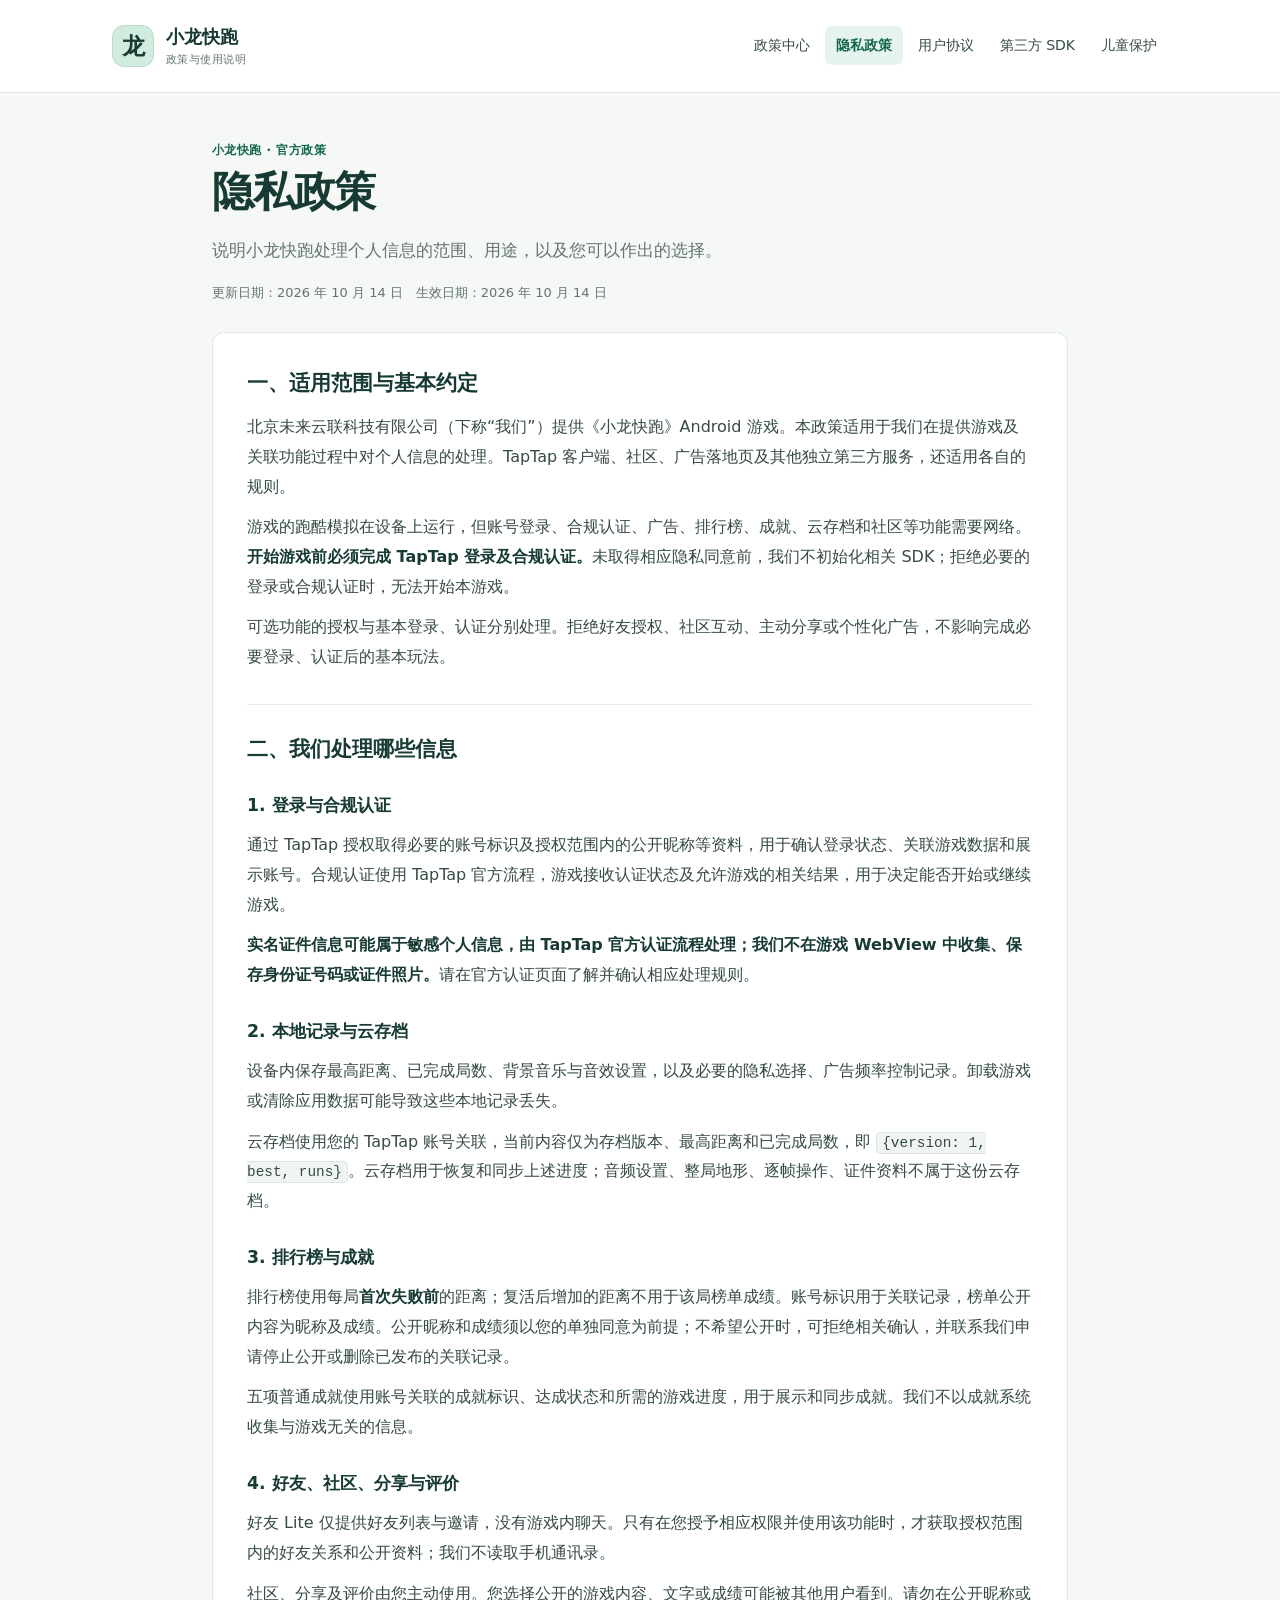
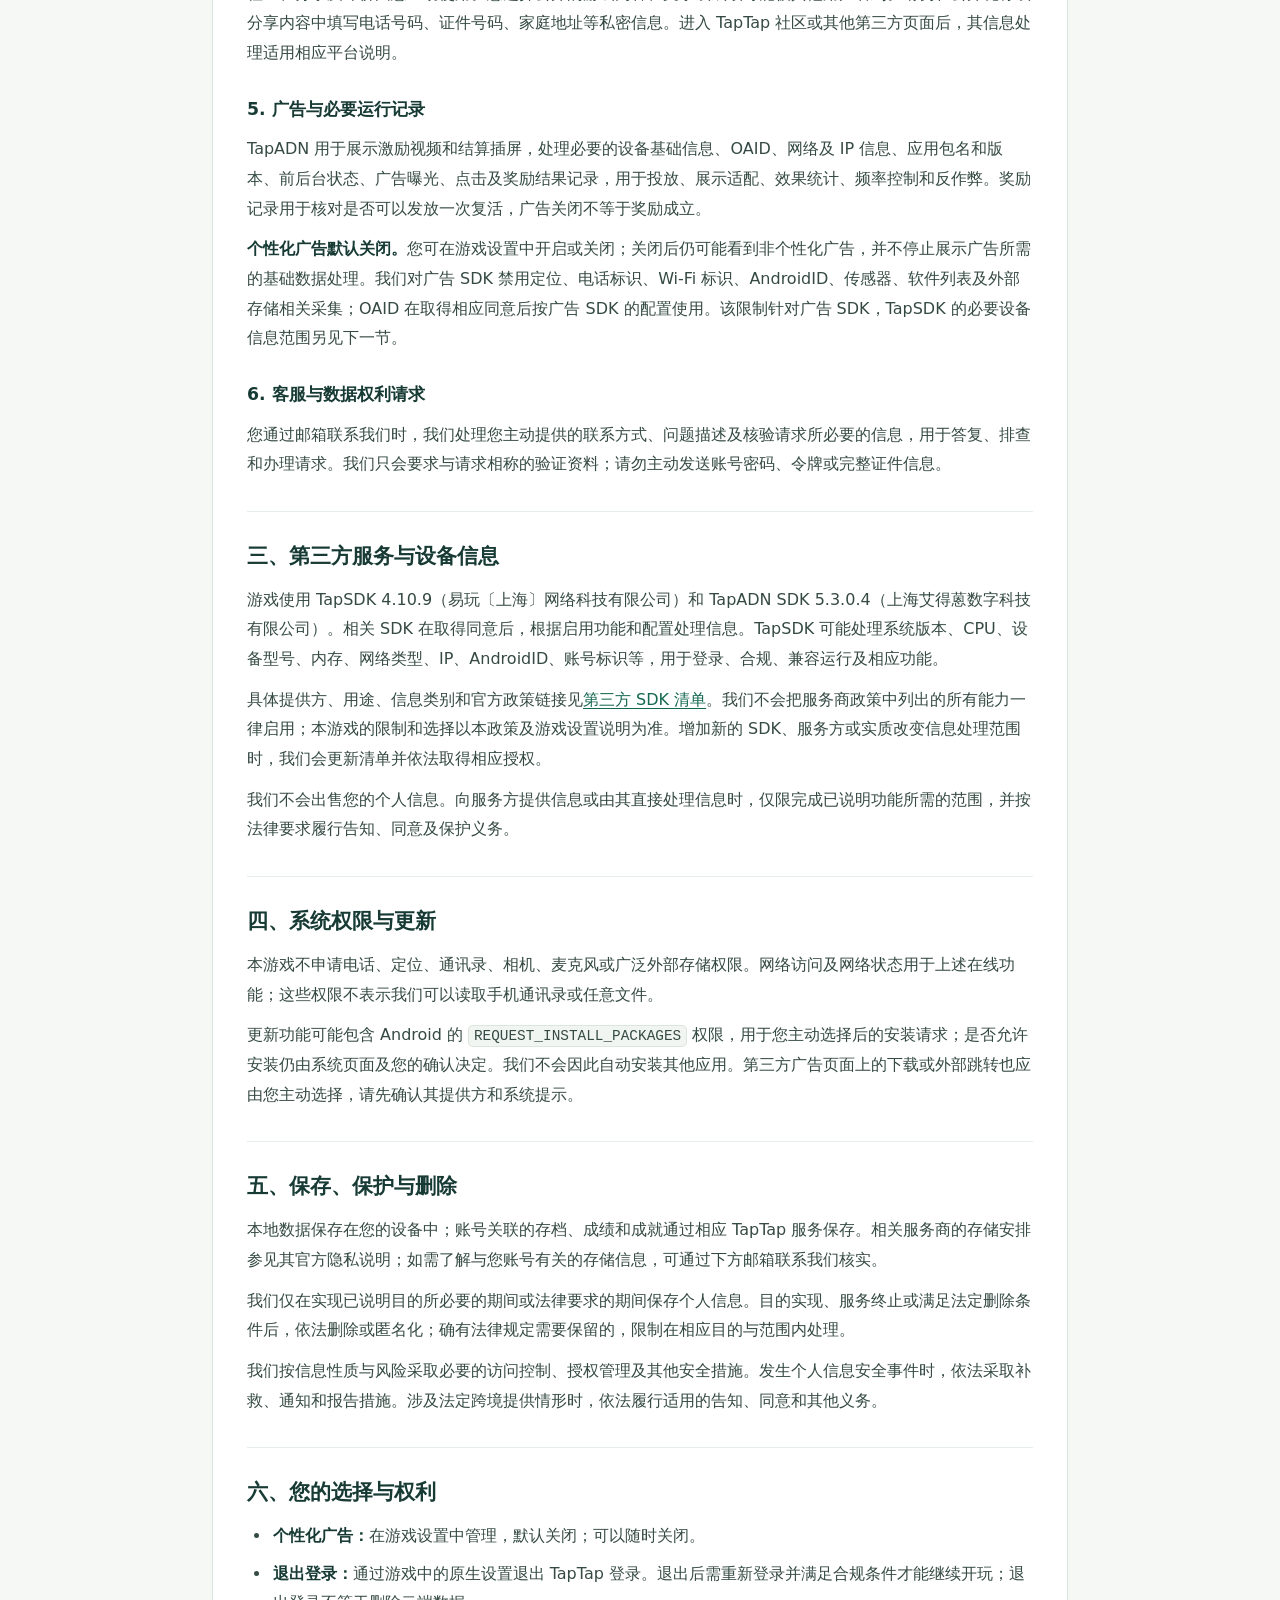
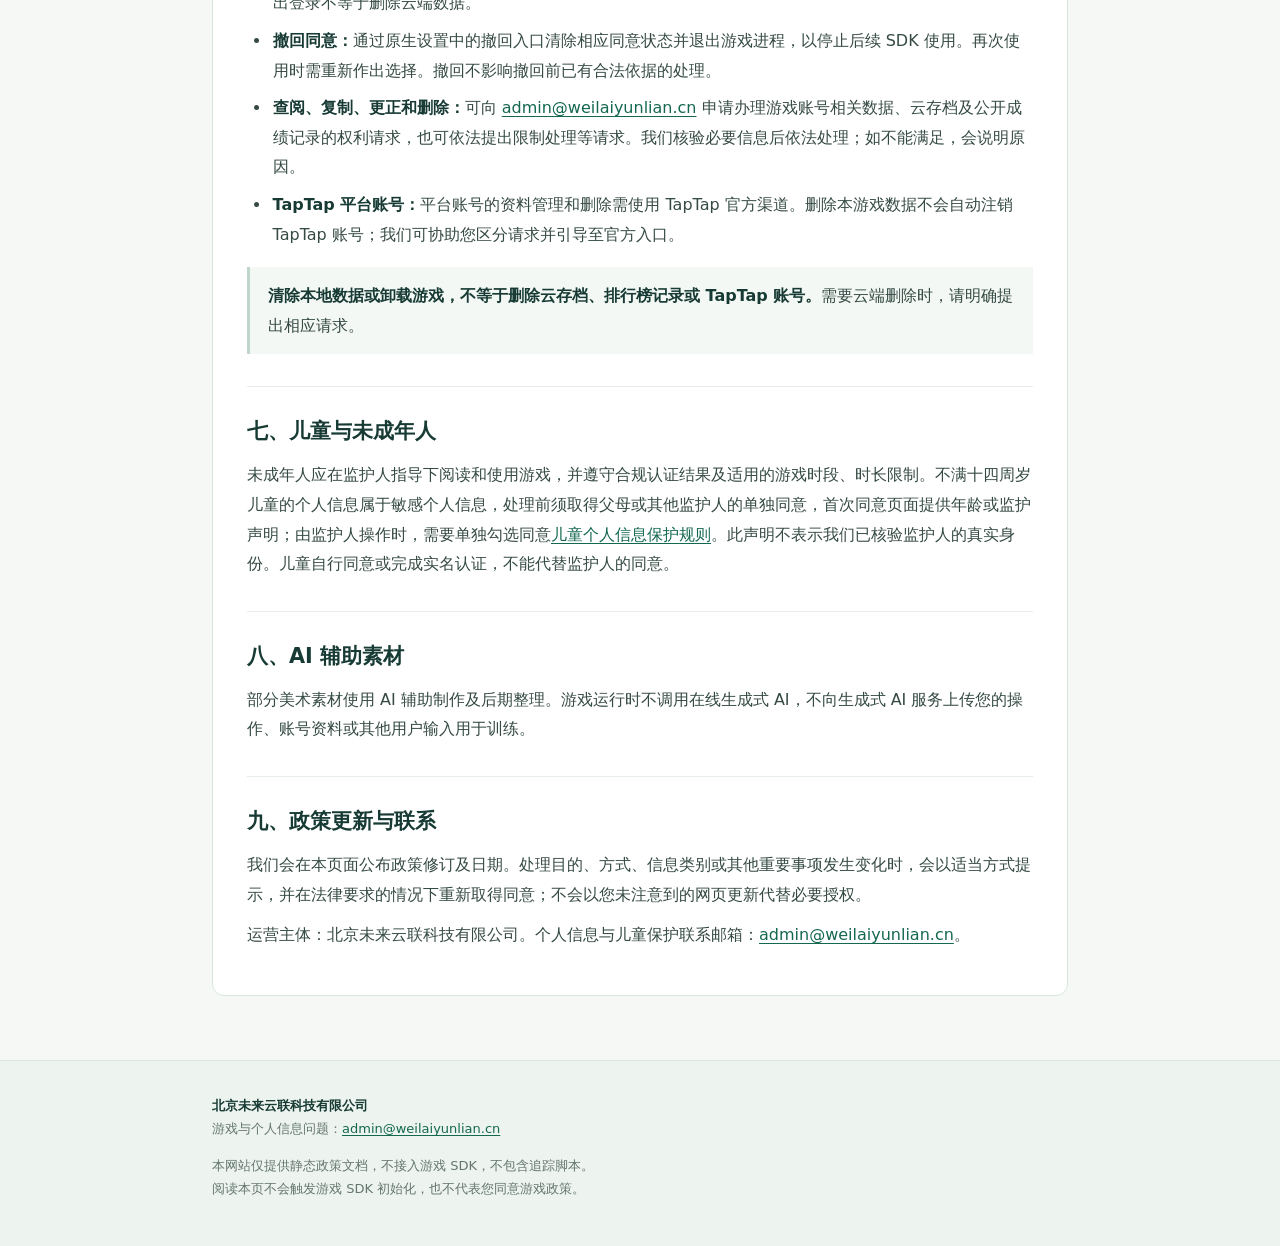
==== privacy.html @ 182447dd "发布小龙快跑公开政策文档 仅包含公开首页、隐私政策、用户协议、儿童规则、SDK 清单及样式六份静态文件。无游戏包、游戏源码、凭据或统计脚本。" ====
<!doctype html>
<html lang="zh-CN">
<head>
  <meta charset="utf-8">
  <meta name="viewport" content="width=device-width,initial-scale=1">
  <meta name="color-scheme" content="light">
  <meta name="description" content="说明小龙快跑处理个人信息的范围、用途，以及您可以作出的选择。">
  <title>隐私政策 · 小龙快跑</title>
  <link rel="stylesheet" href="style.css">
</head>
<body>
  <a class="skip-link" href="#content">跳到正文</a>
  <header class="site-header">
    <div class="header-inner">
      <a class="brand" href="index.html"><span class="brand-mark" aria-hidden="true">龙</span><span>小龙快跑<small>政策与使用说明</small></span></a>
      <nav aria-label="政策导航"><a href="index.html">政策中心</a><a href="privacy.html" aria-current="page">隐私政策</a><a href="terms.html">用户协议</a><a href="sdk.html">第三方 SDK</a><a href="children.html">儿童保护</a></nav>
    </div>
  </header>
  <main id="content" class="container" tabindex="-1">
    <div class="page-heading"><p class="eyebrow">小龙快跑 · 官方政策</p><h1>隐私政策</h1><p class="page-description">说明小龙快跑处理个人信息的范围、用途，以及您可以作出的选择。</p><p class="document-meta">更新日期：2026 年 10 月 14 日　<span>生效日期：2026 年 10 月 14 日</span></p></div>
    
    <article class="paper">
      <section id="scope"><h2>一、适用范围与基本约定</h2><p>北京未来云联科技有限公司（下称“我们”）提供《小龙快跑》Android 游戏。本政策适用于我们在提供游戏及关联功能过程中对个人信息的处理。TapTap 客户端、社区、广告落地页及其他独立第三方服务，还适用各自的规则。</p><p>游戏的跑酷模拟在设备上运行，但账号登录、合规认证、广告、排行榜、成就、云存档和社区等功能需要网络。<strong>开始游戏前必须完成 TapTap 登录及合规认证。</strong>未取得相应隐私同意前，我们不初始化相关 SDK；拒绝必要的登录或合规认证时，无法开始本游戏。</p><p>可选功能的授权与基本登录、认证分别处理。拒绝好友授权、社区互动、主动分享或个性化广告，不影响完成必要登录、认证后的基本玩法。</p></section>
      <section id="data"><h2>二、我们处理哪些信息</h2>
        <div class="data-item"><h3>1. 登录与合规认证</h3><p>通过 TapTap 授权取得必要的账号标识及授权范围内的公开昵称等资料，用于确认登录状态、关联游戏数据和展示账号。合规认证使用 TapTap 官方流程，游戏接收认证状态及允许游戏的相关结果，用于决定能否开始或继续游戏。</p><p><strong>实名证件信息可能属于敏感个人信息，由 TapTap 官方认证流程处理；我们不在游戏 WebView 中收集、保存身份证号码或证件照片。</strong>请在官方认证页面了解并确认相应处理规则。</p></div>
        <div class="data-item"><h3>2. 本地记录与云存档</h3><p>设备内保存最高距离、已完成局数、背景音乐与音效设置，以及必要的隐私选择、广告频率控制记录。卸载游戏或清除应用数据可能导致这些本地记录丢失。</p><p>云存档使用您的 TapTap 账号关联，当前内容仅为存档版本、最高距离和已完成局数，即 <code>{version: 1, best, runs}</code>。云存档用于恢复和同步上述进度；音频设置、整局地形、逐帧操作、证件资料不属于这份云存档。</p></div>
        <div class="data-item"><h3>3. 排行榜与成就</h3><p>排行榜使用每局<strong>首次失败前</strong>的距离；复活后增加的距离不用于该局榜单成绩。账号标识用于关联记录，榜单公开内容为昵称及成绩。公开昵称和成绩须以您的单独同意为前提；不希望公开时，可拒绝相关确认，并联系我们申请停止公开或删除已发布的关联记录。</p><p>五项普通成就使用账号关联的成就标识、达成状态和所需的游戏进度，用于展示和同步成就。我们不以成就系统收集与游戏无关的信息。</p></div>
        <div class="data-item"><h3>4. 好友、社区、分享与评价</h3><p>好友 Lite 仅提供好友列表与邀请，没有游戏内聊天。只有在您授予相应权限并使用该功能时，才获取授权范围内的好友关系和公开资料；我们不读取手机通讯录。</p><p>社区、分享及评价由您主动使用。您选择公开的游戏内容、文字或成绩可能被其他用户看到。请勿在公开昵称或分享内容中填写电话号码、证件号码、家庭地址等私密信息。进入 TapTap 社区或其他第三方页面后，其信息处理适用相应平台说明。</p></div>
        <div class="data-item"><h3>5. 广告与必要运行记录</h3><p>TapADN 用于展示激励视频和结算插屏，处理必要的设备基础信息、OAID、网络及 IP 信息、应用包名和版本、前后台状态、广告曝光、点击及奖励结果记录，用于投放、展示适配、效果统计、频率控制和反作弊。奖励记录用于核对是否可以发放一次复活，广告关闭不等于奖励成立。</p><p><strong>个性化广告默认关闭。</strong>您可在游戏设置中开启或关闭；关闭后仍可能看到非个性化广告，并不停止展示广告所需的基础数据处理。我们对广告 SDK 禁用定位、电话标识、Wi-Fi 标识、AndroidID、传感器、软件列表及外部存储相关采集；OAID 在取得相应同意后按广告 SDK 的配置使用。该限制针对广告 SDK，TapSDK 的必要设备信息范围另见下一节。</p></div>
        <div class="data-item"><h3>6. 客服与数据权利请求</h3><p>您通过邮箱联系我们时，我们处理您主动提供的联系方式、问题描述及核验请求所必要的信息，用于答复、排查和办理请求。我们只会要求与请求相称的验证资料；请勿主动发送账号密码、令牌或完整证件信息。</p></div>
      </section>
      <section id="sdk"><h2>三、第三方服务与设备信息</h2><p>游戏使用 TapSDK 4.10.9（易玩〔上海〕网络科技有限公司）和 TapADN SDK 5.3.0.4（上海艾得蒽数字科技有限公司）。相关 SDK 在取得同意后，根据启用功能和配置处理信息。TapSDK 可能处理系统版本、CPU、设备型号、内存、网络类型、IP、AndroidID、账号标识等，用于登录、合规、兼容运行及相应功能。</p><p>具体提供方、用途、信息类别和官方政策链接见<a href="sdk.html">第三方 SDK 清单</a>。我们不会把服务商政策中列出的所有能力一律启用；本游戏的限制和选择以本政策及游戏设置说明为准。增加新的 SDK、服务方或实质改变信息处理范围时，我们会更新清单并依法取得相应授权。</p><p>我们不会出售您的个人信息。向服务方提供信息或由其直接处理信息时，仅限完成已说明功能所需的范围，并按法律要求履行告知、同意及保护义务。</p></section>
      <section id="permissions"><h2>四、系统权限与更新</h2><p>本游戏不申请电话、定位、通讯录、相机、麦克风或广泛外部存储权限。网络访问及网络状态用于上述在线功能；这些权限不表示我们可以读取手机通讯录或任意文件。</p><p>更新功能可能包含 Android 的 <code>REQUEST_INSTALL_PACKAGES</code> 权限，用于您主动选择后的安装请求；是否允许安装仍由系统页面及您的确认决定。我们不会因此自动安装其他应用。第三方广告页面上的下载或外部跳转也应由您主动选择，请先确认其提供方和系统提示。</p></section>
      <section id="storage"><h2>五、保存、保护与删除</h2><p>本地数据保存在您的设备中；账号关联的存档、成绩和成就通过相应 TapTap 服务保存。相关服务商的存储安排参见其官方隐私说明；如需了解与您账号有关的存储信息，可通过下方邮箱联系我们核实。</p><p>我们仅在实现已说明目的所必要的期间或法律要求的期间保存个人信息。目的实现、服务终止或满足法定删除条件后，依法删除或匿名化；确有法律规定需要保留的，限制在相应目的与范围内处理。</p><p>我们按信息性质与风险采取必要的访问控制、授权管理及其他安全措施。发生个人信息安全事件时，依法采取补救、通知和报告措施。涉及法定跨境提供情形时，依法履行适用的告知、同意和其他义务。</p></section>
      <section id="choices"><h2>六、您的选择与权利</h2><ul>
        <li><strong>个性化广告：</strong>在游戏设置中管理，默认关闭；可以随时关闭。</li>
        <li><strong>退出登录：</strong>通过游戏中的原生设置退出 TapTap 登录。退出后需重新登录并满足合规条件才能继续开玩；退出登录不等于删除云端数据。</li>
        <li><strong>撤回同意：</strong>通过原生设置中的撤回入口清除相应同意状态并退出游戏进程，以停止后续 SDK 使用。再次使用时需重新作出选择。撤回不影响撤回前已有合法依据的处理。</li>
        <li><strong>查阅、复制、更正和删除：</strong>可向 <a href="mailto:admin@weilaiyunlian.cn">admin@weilaiyunlian.cn</a> 申请办理游戏账号相关数据、云存档及公开成绩记录的权利请求，也可依法提出限制处理等请求。我们核验必要信息后依法处理；如不能满足，会说明原因。</li>
        <li><strong>TapTap 平台账号：</strong>平台账号的资料管理和删除需使用 TapTap 官方渠道。删除本游戏数据不会自动注销 TapTap 账号；我们可协助您区分请求并引导至官方入口。</li>
      </ul><p class="inline-note"><strong>清除本地数据或卸载游戏，不等于删除云存档、排行榜记录或 TapTap 账号。</strong>需要云端删除时，请明确提出相应请求。</p></section>
      <section id="children"><h2>七、儿童与未成年人</h2><p>未成年人应在监护人指导下阅读和使用游戏，并遵守合规认证结果及适用的游戏时段、时长限制。不满十四周岁儿童的个人信息属于敏感个人信息，处理前须取得父母或其他监护人的单独同意，首次同意页面提供年龄或监护声明；由监护人操作时，需要单独勾选同意<a href="children.html">儿童个人信息保护规则</a>。此声明不表示我们已核验监护人的真实身份。儿童自行同意或完成实名认证，不能代替监护人的同意。</p></section>
      <section id="ai"><h2>八、AI 辅助素材</h2><p>部分美术素材使用 AI 辅助制作及后期整理。游戏运行时不调用在线生成式 AI，不向生成式 AI 服务上传您的操作、账号资料或其他用户输入用于训练。</p></section>
      <section id="updates"><h2>九、政策更新与联系</h2><p>我们会在本页面公布政策修订及日期。处理目的、方式、信息类别或其他重要事项发生变化时，会以适当方式提示，并在法律要求的情况下重新取得同意；不会以您未注意到的网页更新代替必要授权。</p><p>运营主体：北京未来云联科技有限公司。个人信息与儿童保护联系邮箱：<a href="mailto:admin@weilaiyunlian.cn">admin@weilaiyunlian.cn</a>。</p></section>
    </article>

  </main>
  <footer class="site-footer"><div class="footer-inner"><p><strong>北京未来云联科技有限公司</strong><br>游戏与个人信息问题：<a href="mailto:admin@weilaiyunlian.cn">admin@weilaiyunlian.cn</a></p><p>本网站仅提供静态政策文档，不接入游戏 SDK，不包含追踪脚本。<br>阅读本页不会触发游戏 SDK 初始化，也不代表您同意游戏政策。</p></div></footer>
</body>
</html>
---- style.css ----
* { box-sizing: border-box; }
:root {
  color-scheme: light;
  --ink: #173b34;
  --body: #354a44;
  --muted: #64766f;
  --accent: #146850;
  --accent-soft: #e7f4ed;
  --border: #dae6df;
  --paper: #ffffff;
  --background: #f5f8f5;
}
html { scroll-behavior: smooth; scroll-padding-top: 24px; }
body { margin: 0; background: var(--background); color: var(--body); font-family: system-ui, -apple-system, BlinkMacSystemFont, "PingFang SC", "Microsoft YaHei", sans-serif; font-size: 16px; line-height: 1.85; overflow-wrap: anywhere; }
a { color: var(--accent); text-underline-offset: .18em; }
a:hover { text-decoration-thickness: 2px; }
a:focus-visible, [tabindex]:focus-visible { outline: 3px solid #d29739; outline-offset: 4px; border-radius: 3px; }
h1, h2, h3, strong { color: var(--ink); }
h1 { margin: .25rem 0 1rem; font-size: clamp(1.8rem, 4vw, 2.6rem); letter-spacing: -.03em; line-height: 1.3; }
h2 { margin: 0 0 .8rem; font-size: 1.3rem; line-height: 1.55; }
h3 { margin: 0 0 .45rem; font-size: 1.08rem; line-height: 1.6; }
p { margin: .7rem 0; }
ul { padding-left: 1.5rem; margin: .65rem 0 0; }
li { margin: .5rem 0; padding-left: .1rem; }
code { border: 1px solid var(--border); border-radius: 5px; padding: .12rem .3rem; background: #f1f5f2; font-size: .9em; word-break: break-word; }
.skip-link { position: absolute; top: 8px; left: 16px; z-index: 5; transform: translateY(-150%); background: white; padding: 8px 16px; border: 1px solid var(--accent); }
.skip-link:focus { transform: translateY(0); }
.site-header { background: var(--paper); border-bottom: 1px solid var(--border); }
.header-inner { max-width: 1120px; margin: 0 auto; padding: 24px 32px; display: flex; align-items: center; justify-content: space-between; gap: 24px; }
.brand { display: flex; align-items: center; gap: 12px; flex-shrink: 0; text-decoration: none; color: var(--ink); font-size: 18px; font-weight: 750; line-height: 1.4; }
.brand small { display: block; color: var(--muted); font-size: 11px; font-weight: 500; letter-spacing: .04em; margin-top: 3px; }
.brand-mark { display: grid; place-items: center; width: 42px; height: 42px; background: #d1ebde; border: 1px solid #b9dacb; border-radius: 12px; font-size: 23px; }
nav { display: flex; flex-wrap: wrap; align-items: center; justify-content: flex-end; gap: 4px; font-size: 14px; line-height: 1.5; }
nav a { padding: 9px 11px; text-decoration: none; border-radius: 7px; color: var(--body); }
nav a:hover { background: #f0f6f2; }
nav a[aria-current="page"] { background: var(--accent-soft); color: var(--accent); font-weight: 700; }
.container { max-width: 920px; margin: 0 auto; padding: 46px 32px 64px; }
.page-heading { margin-bottom: 28px; }
.eyebrow, .card-label { margin: 0; color: var(--accent); letter-spacing: .04em; font-size: 12px; font-weight: 700; }
.page-description { color: var(--muted); font-size: 17px; }
.document-meta { margin-top: 16px; color: var(--muted); font-size: 13px; line-height: 1.7; }
.notice { border: 1px solid #c5ded0; border-left: 4px solid #387f63; background: #edf6ef; padding: 24px 26px; border-radius: 10px; margin-bottom: 26px; }
.notice h2 { font-size: 1.15rem; }
.notice p:last-child { margin-bottom: 0; }
.paper { background: var(--paper); border: 1px solid var(--border); border-radius: 12px; padding: 34px; margin-top: 26px; }
.paper section + section { margin-top: 32px; padding-top: 28px; border-top: 1px solid #e7eee9; }
.paper section:first-child p:last-child { margin-bottom: 0; }
.data-item { padding-top: 14px; }
.data-item + .data-item { margin-top: 14px; }
.inline-note { border-left: 3px solid #c0d6ca; background: #f4f8f4; padding: 14px 18px; margin-top: 18px; }
.document-grid { display: grid; grid-template-columns: repeat(2, minmax(0,1fr)); gap: 18px; margin: 28px 0; }
.document-card { display: flex; flex-direction: column; background: white; border: 1px solid var(--border); border-radius: 12px; padding: 26px; text-decoration: none; color: var(--body); transition: border-color .15s ease, background .15s ease; }
.document-card:hover { border-color: #83b29c; background: #fcfefd; }
.document-card h2 { margin: 11px 0 4px; }
.document-card p { margin: 7px 0 18px; color: var(--muted); font-size: 15px; line-height: 1.75; }
.card-action { color: var(--accent); font-size: 14px; font-weight: 700; margin-top: auto; }
.card-action span { margin-left: 4px; }
.sdk-card h2 { margin-top: 8px; font-size: 1.65rem; }
.detail-list { margin: 18px 0 0; }
.detail-list div { display: grid; grid-template-columns: 112px minmax(0,1fr); gap: 18px; padding: 14px 0; border-top: 1px solid #e7eee9; }
dt { color: var(--ink); font-weight: 700; }
dd { margin: 0; }
.external-label { font-size: 13px; }
.sources { font-size: 14px; }
.sources h2 { font-size: 1.05rem; }
.site-footer { border-top: 1px solid var(--border); background: #edf3ee; }
.footer-inner { max-width: 920px; margin: 0 auto; padding: 26px 32px 32px; color: var(--muted); font-size: 13px; line-height: 1.8; }
.footer-inner p { margin: 7px 0 13px; }
@media (max-width: 760px) {
  .header-inner { padding: 18px 20px 14px; flex-direction: column; align-items: flex-start; gap: 16px; }
  nav { width: 100%; justify-content: flex-start; gap: 3px; font-size: 13px; }
  nav a { padding: 8px 9px; }
  .container { padding: 30px 20px 44px; }
  .paper { padding: 25px 22px; }
  .notice { padding: 20px; }
  .document-meta span { display: block; }
  .detail-list div { grid-template-columns: 1fr; gap: 3px; }
  .footer-inner { padding: 24px 20px; }
}
@media (max-width: 520px) {
  body { font-size: 15px; }
  .document-grid { grid-template-columns: 1fr; gap: 14px; }
  .document-card { padding: 23px; }
  .paper { padding: 24px 19px; }
  h2 { font-size: 1.2rem; }
  h3 { font-size: 1.03rem; }
}
@media (prefers-reduced-motion: reduce) { html { scroll-behavior: auto; } .document-card { transition: none; } }
@media print {
  body { background: white; color: black; font-size: 11pt; }
  .site-header, .skip-link { display: none; }
  .container { max-width: none; padding: 0; }
  .paper, .notice { border: 0; padding: 0; }
  .document-card { break-inside: avoid; }
  .site-footer { background: white; }
  h2, h3 { break-after: avoid; }
}
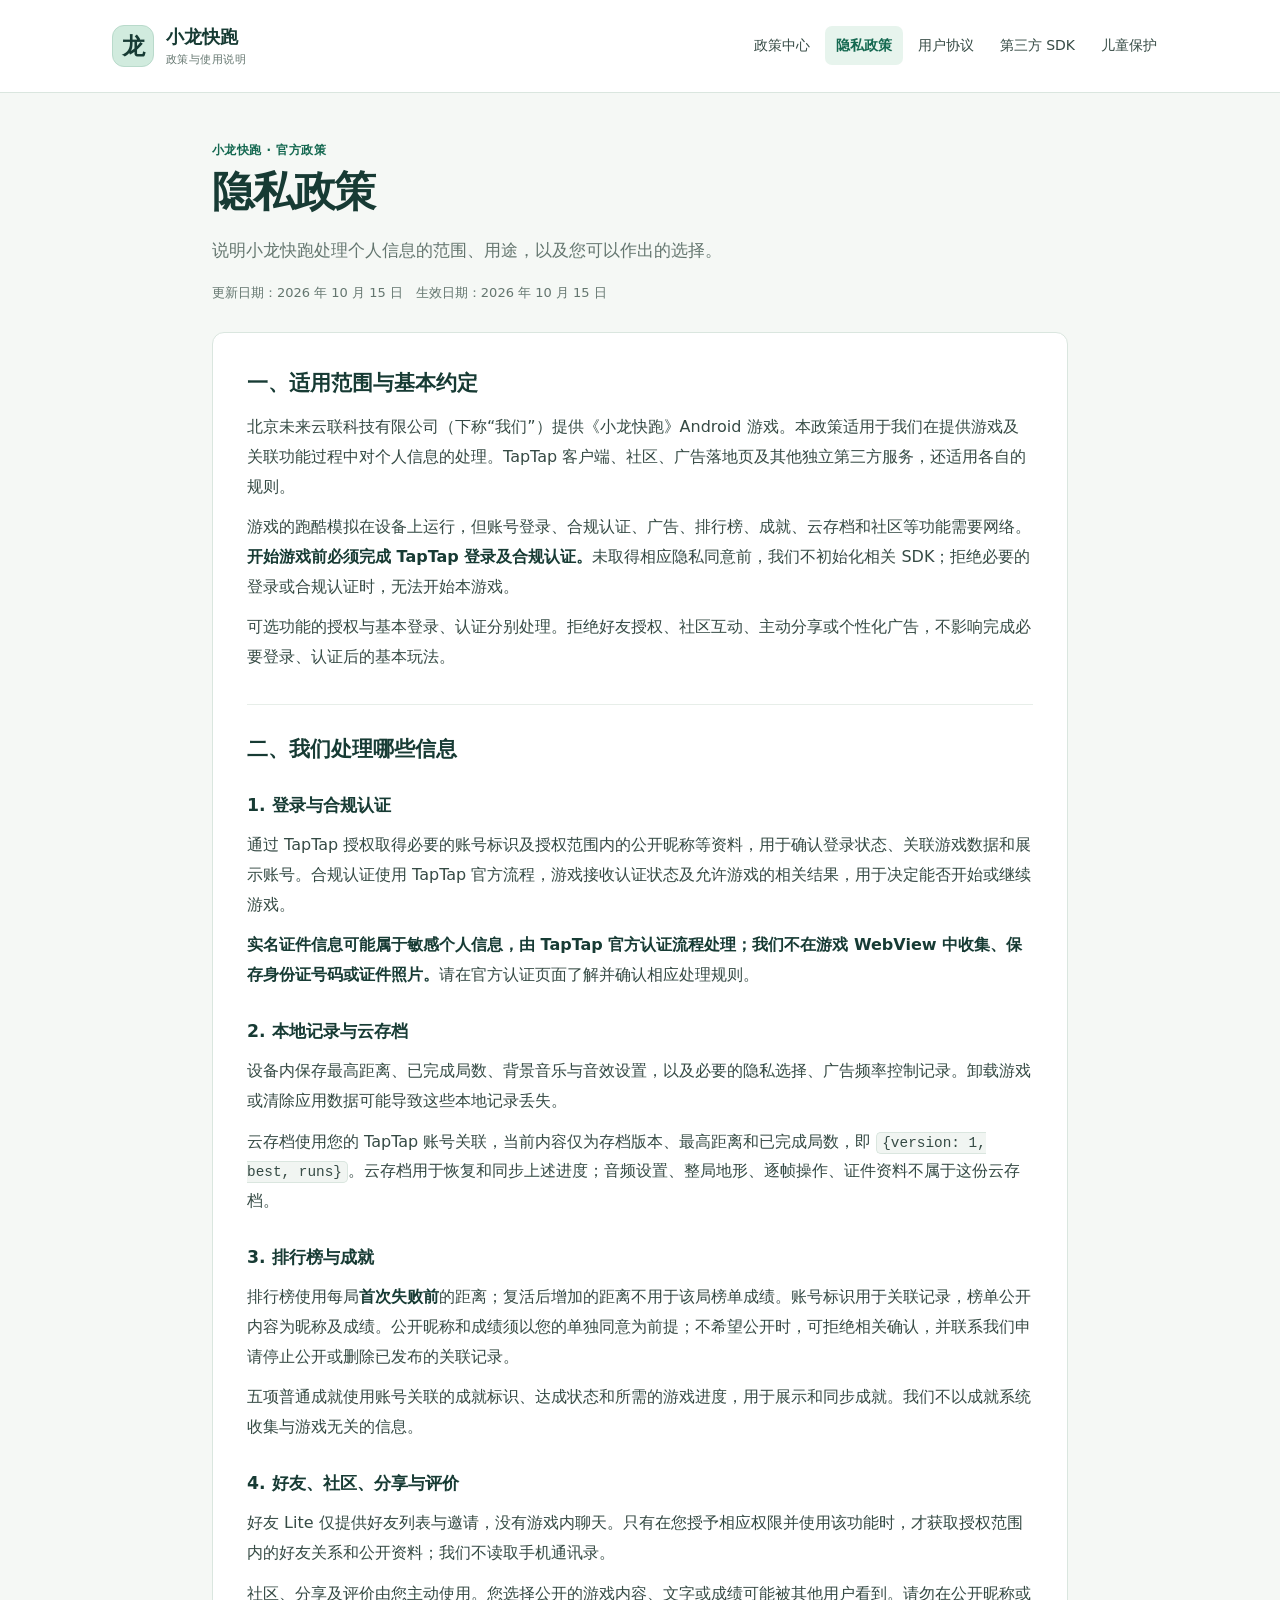
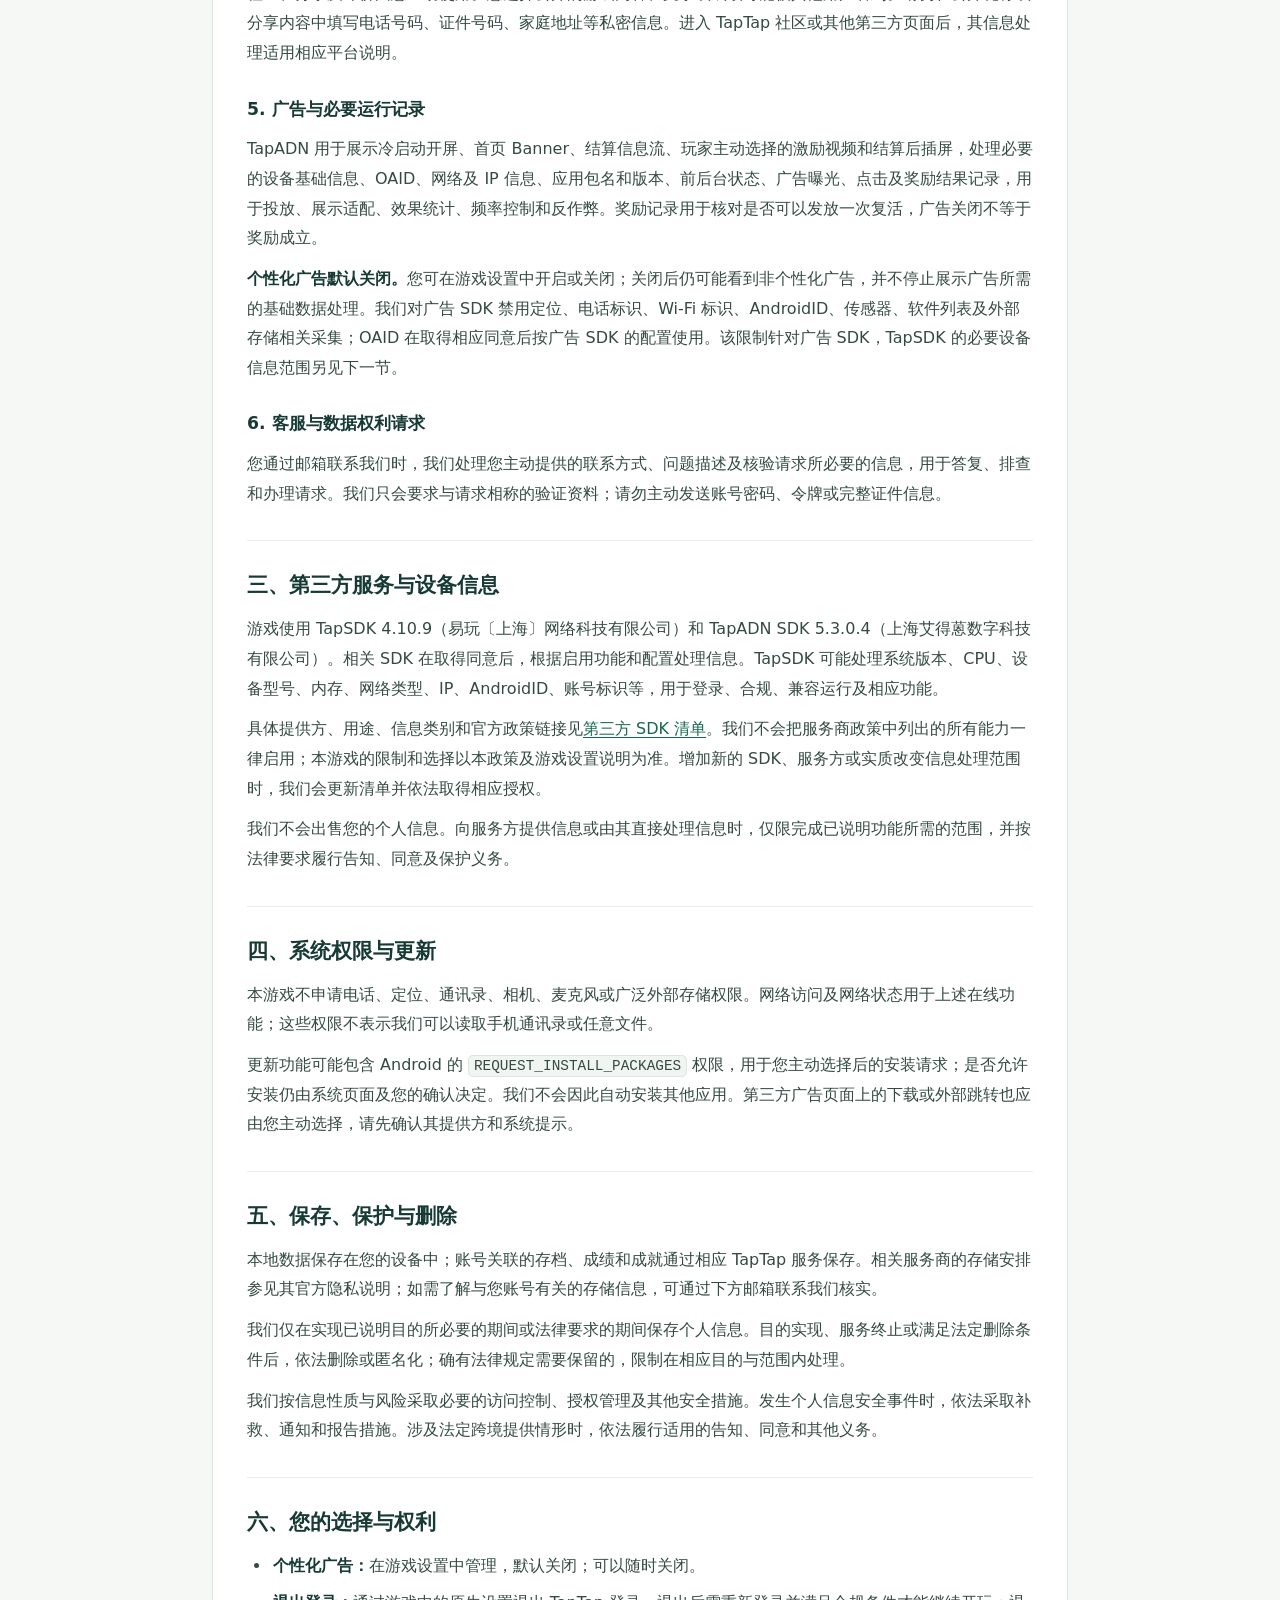
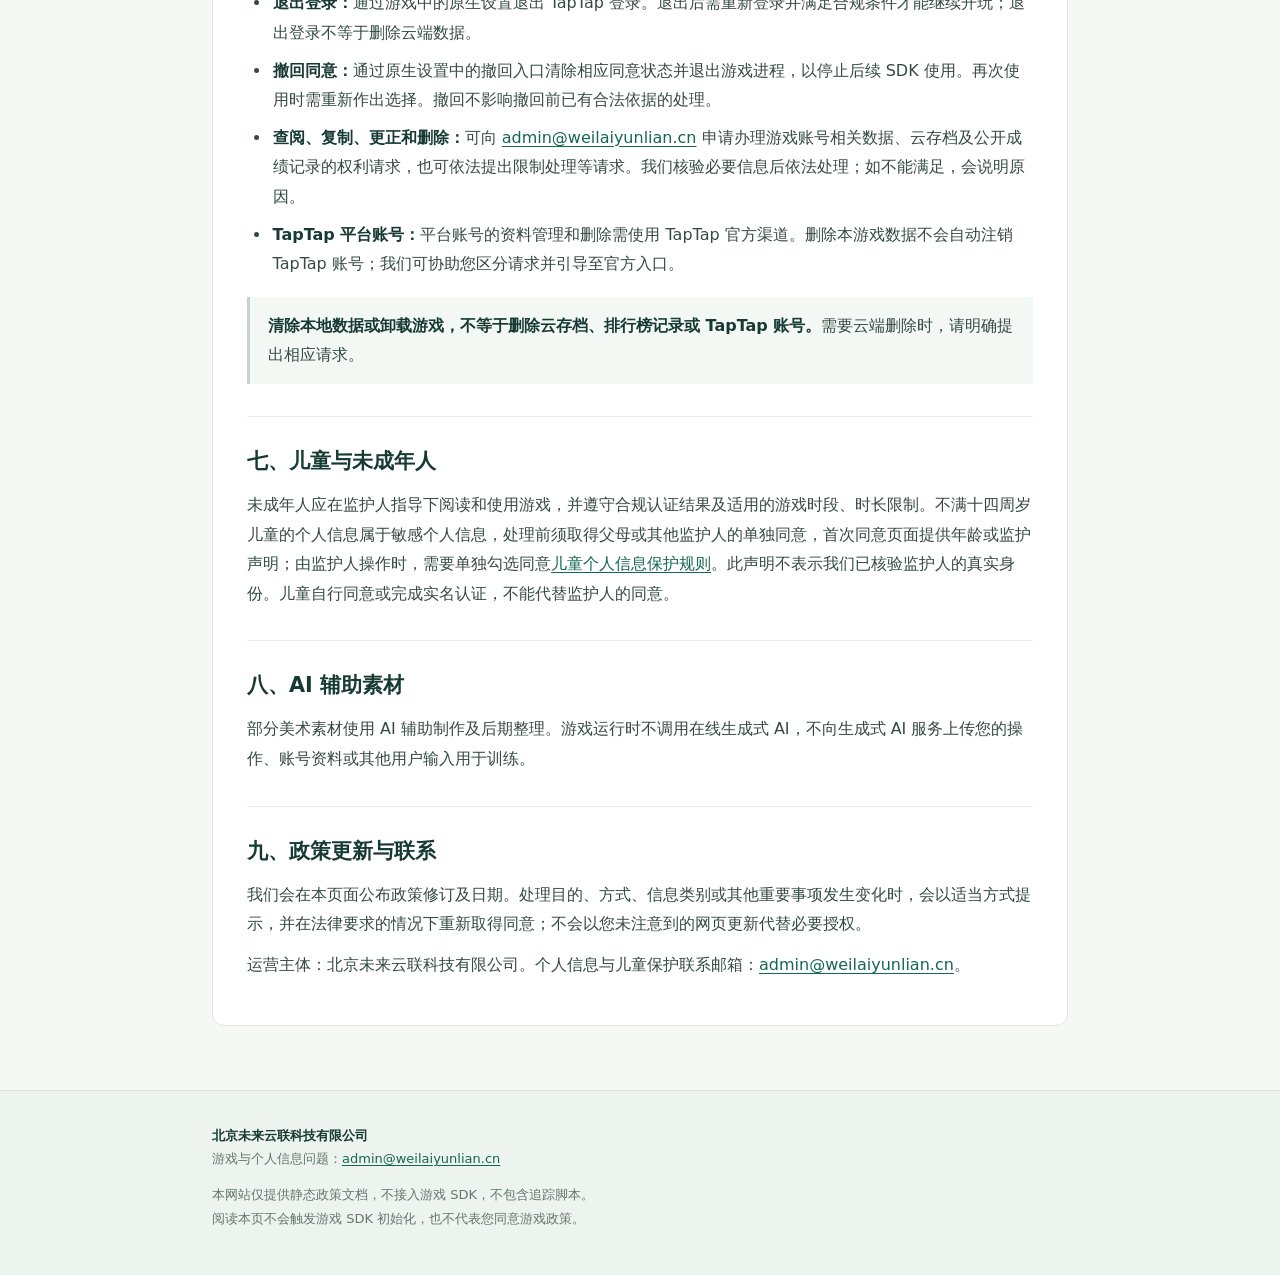
==== commit d8aab62b: "同步 0.13.0 广告功能政策说明 仅更新隐私政策、用户协议及 SDK 清单，与 2026-10-15 APK 内置六静态政策保持一致；说明开屏、首页 Banner、结算信息流、主动激励及结算插屏。" ====
--- a/privacy.html
+++ b/privacy.html
@@ -17,7 +17,7 @@
     </div>
   </header>
   <main id="content" class="container" tabindex="-1">
-    <div class="page-heading"><p class="eyebrow">小龙快跑 · 官方政策</p><h1>隐私政策</h1><p class="page-description">说明小龙快跑处理个人信息的范围、用途，以及您可以作出的选择。</p><p class="document-meta">更新日期：2026 年 10 月 14 日　<span>生效日期：2026 年 10 月 14 日</span></p></div>
+    <div class="page-heading"><p class="eyebrow">小龙快跑 · 官方政策</p><h1>隐私政策</h1><p class="page-description">说明小龙快跑处理个人信息的范围、用途，以及您可以作出的选择。</p><p class="document-meta">更新日期：2026 年 10 月 15 日　<span>生效日期：2026 年 10 月 15 日</span></p></div>
     
     <article class="paper">
       <section id="scope"><h2>一、适用范围与基本约定</h2><p>北京未来云联科技有限公司（下称“我们”）提供《小龙快跑》Android 游戏。本政策适用于我们在提供游戏及关联功能过程中对个人信息的处理。TapTap 客户端、社区、广告落地页及其他独立第三方服务，还适用各自的规则。</p><p>游戏的跑酷模拟在设备上运行，但账号登录、合规认证、广告、排行榜、成就、云存档和社区等功能需要网络。<strong>开始游戏前必须完成 TapTap 登录及合规认证。</strong>未取得相应隐私同意前，我们不初始化相关 SDK；拒绝必要的登录或合规认证时，无法开始本游戏。</p><p>可选功能的授权与基本登录、认证分别处理。拒绝好友授权、社区互动、主动分享或个性化广告，不影响完成必要登录、认证后的基本玩法。</p></section>
@@ -26,7 +26,7 @@
         <div class="data-item"><h3>2. 本地记录与云存档</h3><p>设备内保存最高距离、已完成局数、背景音乐与音效设置，以及必要的隐私选择、广告频率控制记录。卸载游戏或清除应用数据可能导致这些本地记录丢失。</p><p>云存档使用您的 TapTap 账号关联，当前内容仅为存档版本、最高距离和已完成局数，即 <code>{version: 1, best, runs}</code>。云存档用于恢复和同步上述进度；音频设置、整局地形、逐帧操作、证件资料不属于这份云存档。</p></div>
         <div class="data-item"><h3>3. 排行榜与成就</h3><p>排行榜使用每局<strong>首次失败前</strong>的距离；复活后增加的距离不用于该局榜单成绩。账号标识用于关联记录，榜单公开内容为昵称及成绩。公开昵称和成绩须以您的单独同意为前提；不希望公开时，可拒绝相关确认，并联系我们申请停止公开或删除已发布的关联记录。</p><p>五项普通成就使用账号关联的成就标识、达成状态和所需的游戏进度，用于展示和同步成就。我们不以成就系统收集与游戏无关的信息。</p></div>
         <div class="data-item"><h3>4. 好友、社区、分享与评价</h3><p>好友 Lite 仅提供好友列表与邀请，没有游戏内聊天。只有在您授予相应权限并使用该功能时，才获取授权范围内的好友关系和公开资料；我们不读取手机通讯录。</p><p>社区、分享及评价由您主动使用。您选择公开的游戏内容、文字或成绩可能被其他用户看到。请勿在公开昵称或分享内容中填写电话号码、证件号码、家庭地址等私密信息。进入 TapTap 社区或其他第三方页面后，其信息处理适用相应平台说明。</p></div>
-        <div class="data-item"><h3>5. 广告与必要运行记录</h3><p>TapADN 用于展示激励视频和结算插屏，处理必要的设备基础信息、OAID、网络及 IP 信息、应用包名和版本、前后台状态、广告曝光、点击及奖励结果记录，用于投放、展示适配、效果统计、频率控制和反作弊。奖励记录用于核对是否可以发放一次复活，广告关闭不等于奖励成立。</p><p><strong>个性化广告默认关闭。</strong>您可在游戏设置中开启或关闭；关闭后仍可能看到非个性化广告，并不停止展示广告所需的基础数据处理。我们对广告 SDK 禁用定位、电话标识、Wi-Fi 标识、AndroidID、传感器、软件列表及外部存储相关采集；OAID 在取得相应同意后按广告 SDK 的配置使用。该限制针对广告 SDK，TapSDK 的必要设备信息范围另见下一节。</p></div>
+        <div class="data-item"><h3>5. 广告与必要运行记录</h3><p>TapADN 用于展示冷启动开屏、首页 Banner、结算信息流、玩家主动选择的激励视频和结算后插屏，处理必要的设备基础信息、OAID、网络及 IP 信息、应用包名和版本、前后台状态、广告曝光、点击及奖励结果记录，用于投放、展示适配、效果统计、频率控制和反作弊。奖励记录用于核对是否可以发放一次复活，广告关闭不等于奖励成立。</p><p><strong>个性化广告默认关闭。</strong>您可在游戏设置中开启或关闭；关闭后仍可能看到非个性化广告，并不停止展示广告所需的基础数据处理。我们对广告 SDK 禁用定位、电话标识、Wi-Fi 标识、AndroidID、传感器、软件列表及外部存储相关采集；OAID 在取得相应同意后按广告 SDK 的配置使用。该限制针对广告 SDK，TapSDK 的必要设备信息范围另见下一节。</p></div>
         <div class="data-item"><h3>6. 客服与数据权利请求</h3><p>您通过邮箱联系我们时，我们处理您主动提供的联系方式、问题描述及核验请求所必要的信息，用于答复、排查和办理请求。我们只会要求与请求相称的验证资料；请勿主动发送账号密码、令牌或完整证件信息。</p></div>
       </section>
       <section id="sdk"><h2>三、第三方服务与设备信息</h2><p>游戏使用 TapSDK 4.10.9（易玩〔上海〕网络科技有限公司）和 TapADN SDK 5.3.0.4（上海艾得蒽数字科技有限公司）。相关 SDK 在取得同意后，根据启用功能和配置处理信息。TapSDK 可能处理系统版本、CPU、设备型号、内存、网络类型、IP、AndroidID、账号标识等，用于登录、合规、兼容运行及相应功能。</p><p>具体提供方、用途、信息类别和官方政策链接见<a href="sdk.html">第三方 SDK 清单</a>。我们不会把服务商政策中列出的所有能力一律启用；本游戏的限制和选择以本政策及游戏设置说明为准。增加新的 SDK、服务方或实质改变信息处理范围时，我们会更新清单并依法取得相应授权。</p><p>我们不会出售您的个人信息。向服务方提供信息或由其直接处理信息时，仅限完成已说明功能所需的范围，并按法律要求履行告知、同意及保护义务。</p></section>
